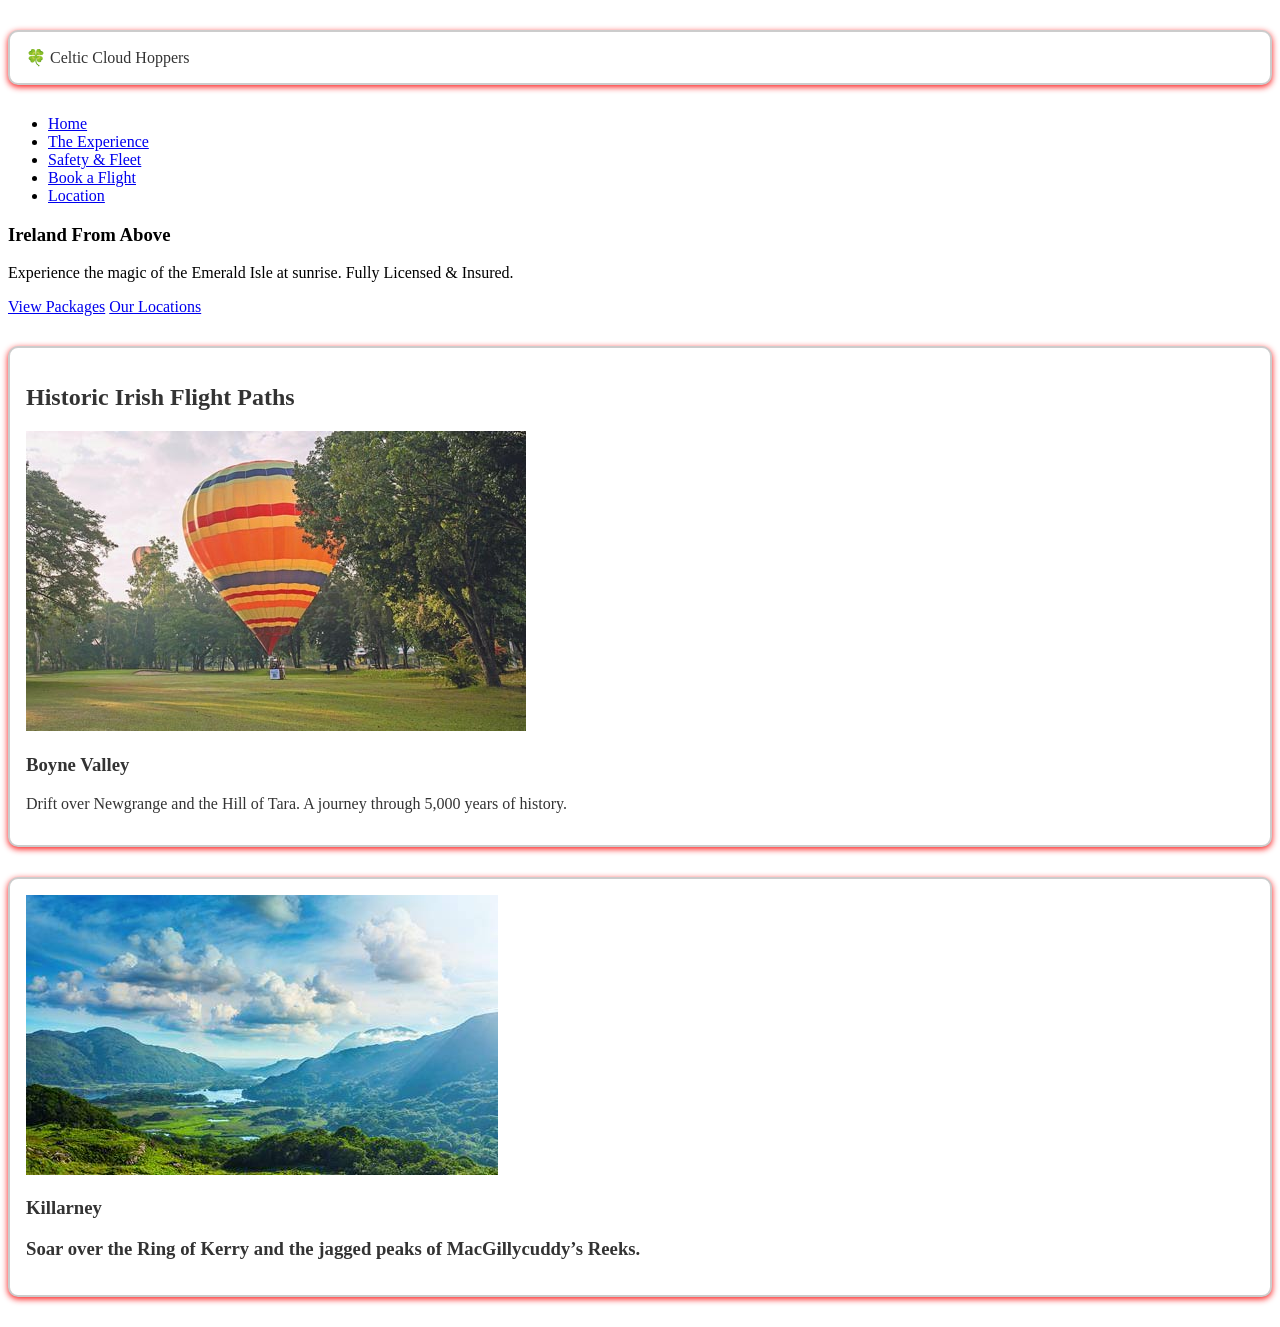
==== index.html @ 91487ef1 "HOTAIR\repo" ====
<!DOCTYPE html>
<html lang="en">
<head>
    <meta charset="UTF-8">
    <meta name="viewport" content="width=device-width, initial-scale=1.0">
    <title>Celtic Cloud Hoppers</title>
    
    <link rel="stylesheet" href ="STYLE/STYLE1.CSS">
    </head>
<body>
    <nav>
        <div class="card">🍀 Celtic Cloud Hoppers</div>
        <ul>
            <li><a href="#home">Home</a></li>
            <li><a href="#experience">The Experience</a></li>
            <li><a href="#safety">Safety & Fleet</a></li>
           <li><a href="#booking">Book a Flight</a></li>
           <li><a href="#location">Location</a></li>
        </ul>
        </div>
    <nav>
        
    <div>
            <h1>Ireland From Above</h1>
            <p>Experience the magic of the Emerald Isle at sunrise. Fully Licensed & Insured.</p>
            <div>
                <a href="#booking">View Packages</a>
                <a href="#experience">Our Locations</a>
            </div>
        
             
<section>
      <section id="experience" class="card-container">
        <div class="card">
        <h2>Historic Irish Flight Paths</h2>
            <div>
                <img src="IMIAGES/ballonflight.png" alt="Boyne Valley">
                <h3>Boyne Valley</h3>
                <p>Drift over Newgrange and the Hill of Tara. A journey through 5,000 years of history.</p>
            </div>
           </section>
           <section>
           <section id="location" class="card-container">
            <div class="card">
                <img src="IMIAGES/LAKE.PNG" alt="Killarney Lakes">
                <h3>Killarney  <p>Soar over the Ring of Kerry and the jagged peaks of MacGillycuddy’s Reeks.

        






























     


    



</body>
</html>
---- STYLE/STYLE1.CSS ----
.card{
            background-color: white;
            color:#333;
            border: 2px solid #ccc;
            /* border-width: 1px;
            border-style: solid;
            border-color: #ccc; */
            border-radius: 10px;
            padding: 16px;
            margin: 30px 0px;
            box-shadow: 0px 2px 6px rgba(252, 5, 5, 0.937);
            transition: transform 0.3s ease, box-shadow 0.3s ease; 
    } 
        
    .card:hover{
            box-shadow: 0px 4px 12px rgba(35, 186, 98, 0.9); 
            transform: scale(1.02);
            
        }

       .page-title{
        font-family : 'Arial', sans-serif;
        color: #3b0c5f;
        text-align: center;
        text-transform: uppercase;
        text-decoration: underline;
        letter-spacing: 2px;
        transition: background-color 0.3s ease, transform 0.3s ease;
        
    }
    .page-tagline{
        text-align: center;
        font-style: oblique;
        color: #9e0909;
        transform: scale(1.02);
    }
.button{
    display: inline-block; 
    background-color: #00695c;
    color: white;
    border-radius: 5px;
    text-decoration: none;
    padding: 5px 10px;
    transition: background-color 0.3s ease, transform 0.3s ease;
}
.button:hover{
    background-color: #3b1f65;
    transform: scale(1.1);
}
.Status-bar{
    <span>📍 Launching from: Napa Valley Terminal</span>
<span>🕒 Open Hours: 5:00 AM - 8:00 PM Daily</span>
}
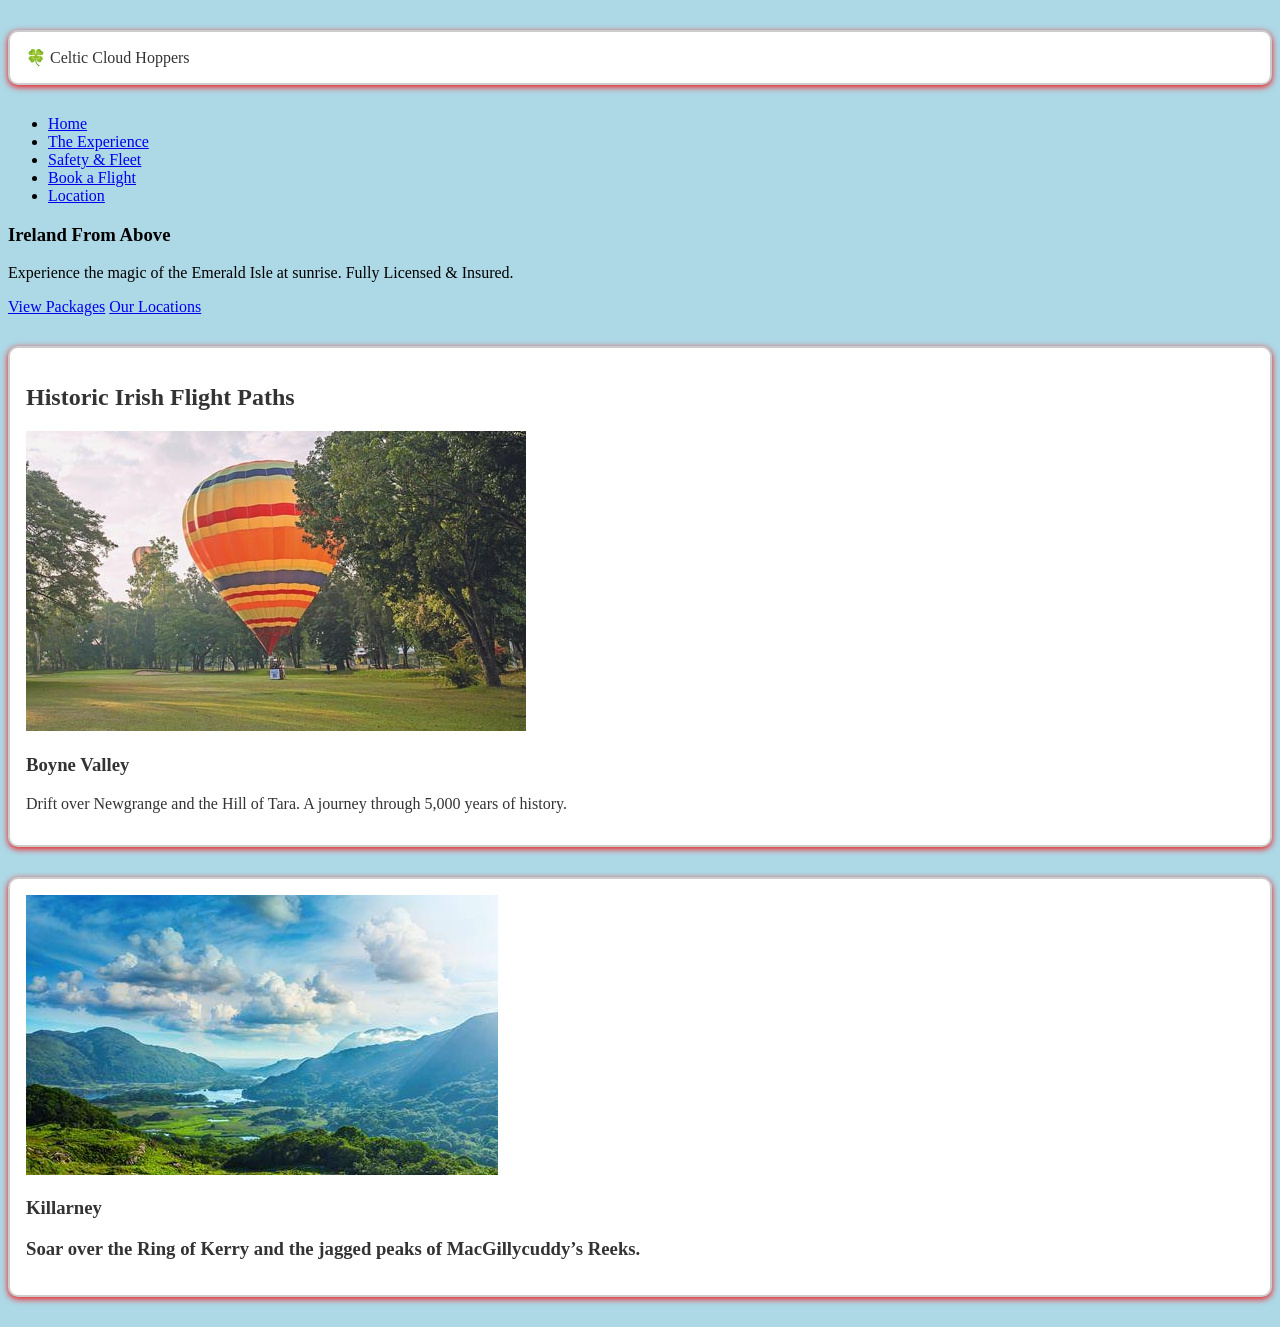
==== commit dec6d68d: "background colour" ====
--- a/index.html
+++ b/index.html
@@ -7,7 +7,7 @@
     
     <link rel="stylesheet" href ="STYLE/STYLE1.CSS">
     </head>
-<body>
+<body style="background-color:lightblue">
     <nav>
         <div class="card">🍀 Celtic Cloud Hoppers</div>
         <ul>
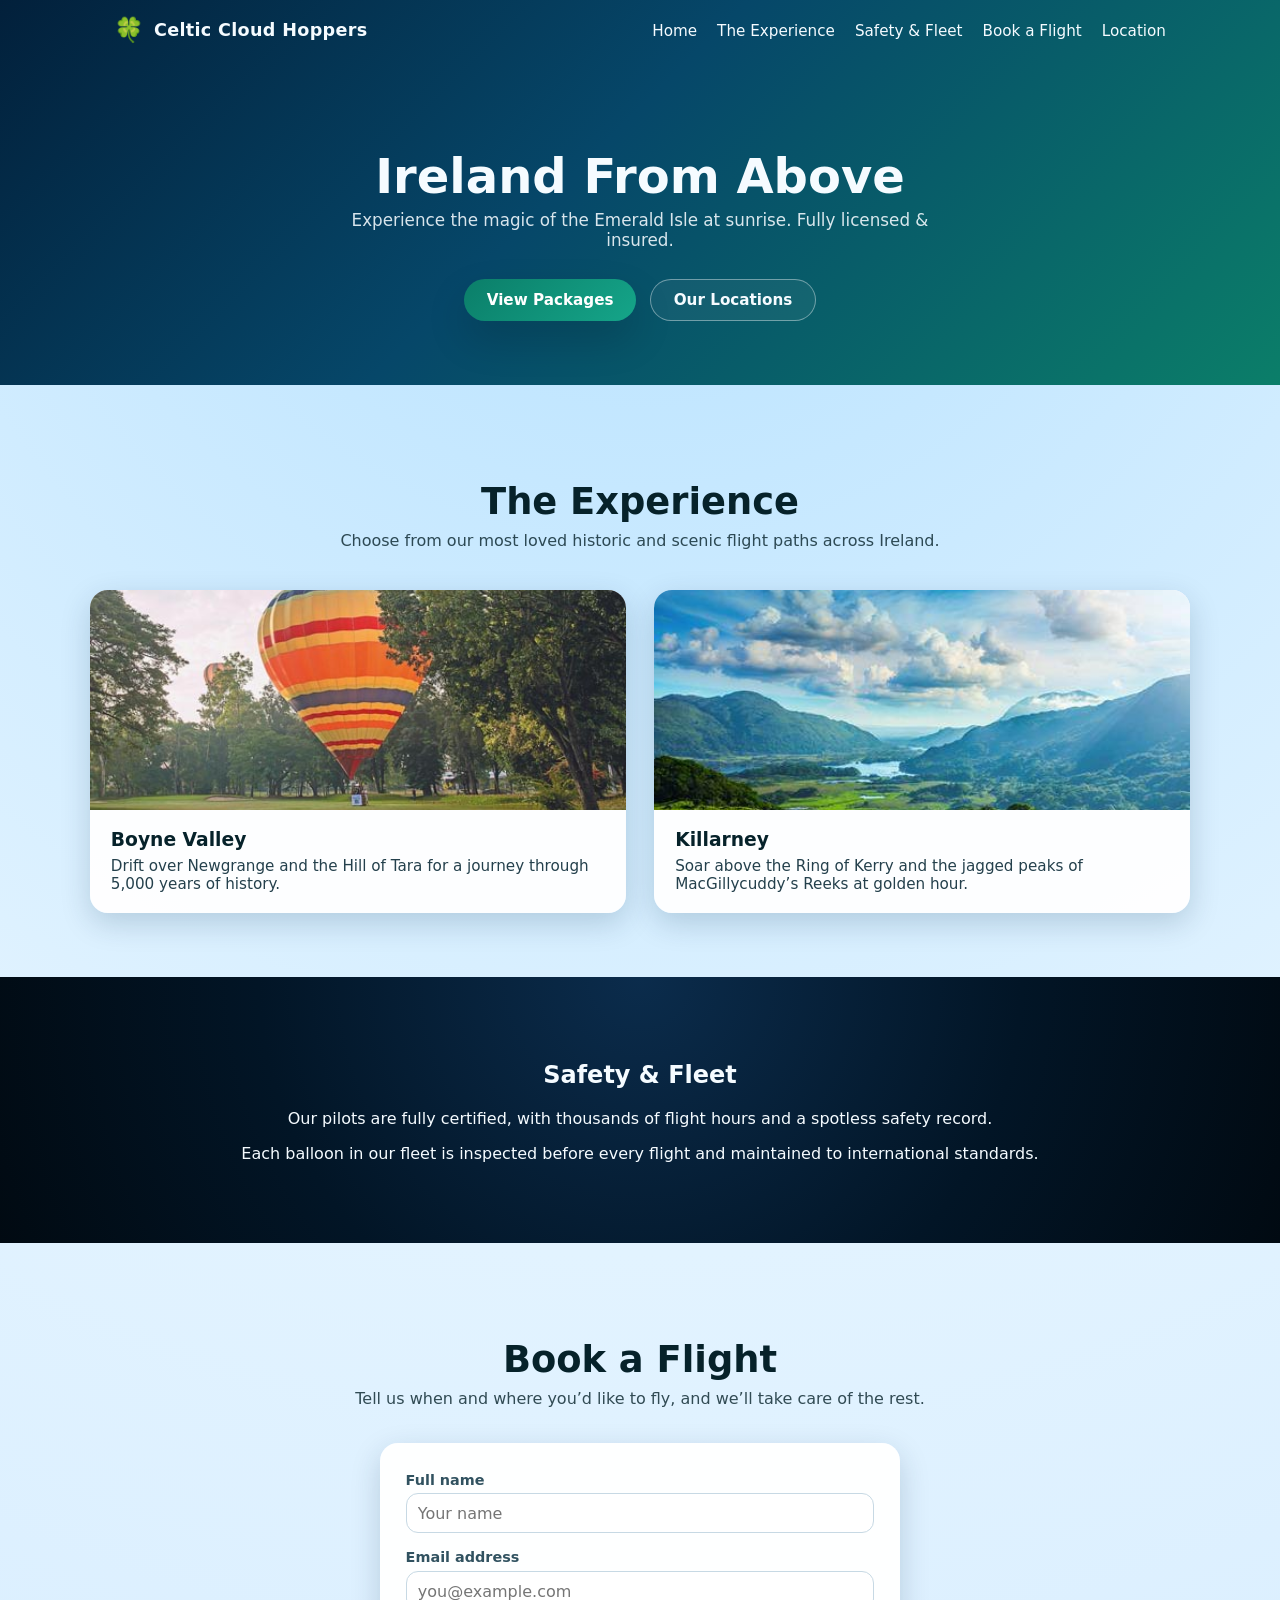
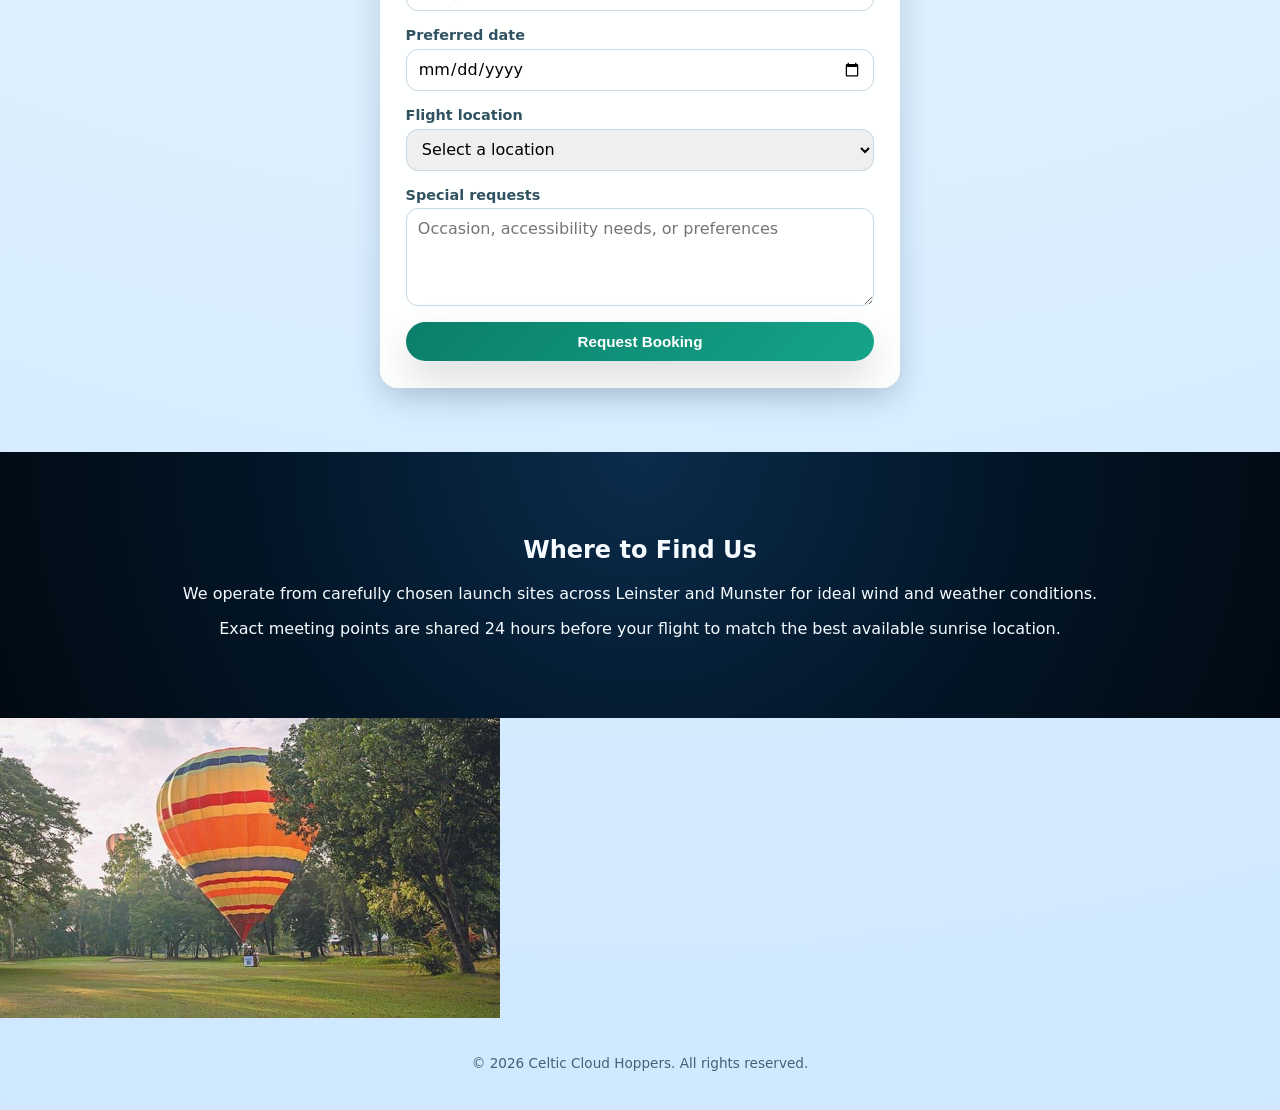
==== commit 73d395d9: "stylechanges" ====
--- a/index.html
+++ b/index.html
@@ -4,84 +4,146 @@
     <meta charset="UTF-8">
     <meta name="viewport" content="width=device-width, initial-scale=1.0">
     <title>Celtic Cloud Hoppers</title>
-    
-    <link rel="stylesheet" href ="STYLE/STYLE1.CSS">
-    </head>
-<body style="background-color:lightblue">
-    <nav>
-        <div class="card">🍀 Celtic Cloud Hoppers</div>
-        <ul>
+    <link rel="stylesheet" href="STYLE/style3.css">
+</head>
+<body>
+
+<header class="site-header" id="home">
+    <nav class="navbar">
+        <div class="brand">
+            <span class="logo">🍀</span>
+            <span class="brand-name">Celtic Cloud Hoppers</span>
+        </div>
+        <button class="nav-toggle" aria-label="Toggle navigation">
+            ☰
+        </button>
+        <ul class="nav-links">
             <li><a href="#home">Home</a></li>
             <li><a href="#experience">The Experience</a></li>
             <li><a href="#safety">Safety & Fleet</a></li>
-           <li><a href="#booking">Book a Flight</a></li>
-           <li><a href="#location">Location</a></li>
+            <li><a href="#booking">Book a Flight</a></li>
+            <li><a href="#location">Location</a></li>
         </ul>
+    </nav>
+
+    <section class="hero">
+        <div class="hero-content">
+            <h1>Ireland From Above</h1>
+            <p>Experience the magic of the Emerald Isle at sunrise. Fully licensed & insured.</p>
+            <div class="hero-actions">
+                <a class="btn primary" href="#booking">View Packages</a>
+                <a class="btn ghost" href="#experience">Our Locations</a>
+            </div>
         </div>
-    <nav>
-        
-    <div>
-            <h1>Ireland From Above</h1>
-            <p>Experience the magic of the Emerald Isle at sunrise. Fully Licensed & Insured.</p>
-            <div>
-                <a href="#booking">View Packages</a>
-                <a href="#experience">Our Locations</a>
+    </section>
+</header>
+
+<main>
+    <section id="experience" class="section section-light">
+        <div class="section-heading">
+            <h2>The Experience</h2>
+            <p>Choose from our most loved historic and scenic flight paths across Ireland.</p>
+        </div>
+
+        <div class="card-grid">
+            <article class="card">
+                <img src="IMIAGES/ballonflight.png" alt="Hot air balloon over Boyne Valley">
+            
+                <div class="card-body">
+                    <h3>Boyne Valley</h3>
+                    <p>Drift over Newgrange and the Hill of Tara for a journey through 5,000 years of history.</p>
+                </div>
+            </article>
+
+            <article class="card">
+                <img src="IMIAGES/LAKE.PNG"Balloon over the lakes of Killarney">
+                <div class="card-body">
+                    <h3>Killarney</h3>
+                    <p>Soar above the Ring of Kerry and the jagged peaks of MacGillycuddy’s Reeks at golden hour.</p>
+                </div>
+            </article>
+        </div>
+    </section>
+
+    <section id="safety" class="section section-dark">
+        <div class="section-content">
+            <h2>Safety & Fleet</h2>
+            <p>Our pilots are fully certified, with thousands of flight hours and a spotless safety record.</p>
+            <p>Each balloon in our fleet is inspected before every flight and maintained to international standards.</p>
+        </div>
+    </section>
+
+    <section id="booking" class="section section-light">
+        <div class="section-heading">
+            <h2>Book a Flight</h2>
+            <p>Tell us when and where you’d like to fly, and we’ll take care of the rest.</p>
+        </div>
+
+        <form class="booking-form">
+            <div class="form-row">
+                <label for="name">Full name</label>
+                <input type="text" id="name" name="name" placeholder="Your name" required>
             </div>
-        
-             
-<section>
-      <section id="experience" class="card-container">
-        <div class="card">
-        <h2>Historic Irish Flight Paths</h2>
-            <div>
-                <img src="IMIAGES/ballonflight.png" alt="Boyne Valley">
-                <h3>Boyne Valley</h3>
-                <p>Drift over Newgrange and the Hill of Tara. A journey through 5,000 years of history.</p>
+
+            <div class="form-row">
+                <label for="email">Email address</label>
+                <input type="email" id="email" name="email" placeholder="you@example.com" required>
             </div>
-           </section>
-           <section>
-           <section id="location" class="card-container">
-            <div class="card">
-                <img src="IMIAGES/LAKE.PNG" alt="Killarney Lakes">
-                <h3>Killarney  <p>Soar over the Ring of Kerry and the jagged peaks of MacGillycuddy’s Reeks.
 
-        
+            <div class="form-row">
+                <label for="date">Preferred date</label>
+                <input type="date" id="date" name="date" required>
+            </div>
+
+            <div class="form-row">
+                <label for="location-select">Flight location</label>
+                <select id="location-select" name="location">
+                    <option value="">Select a location</option>
+                    <option value="boyne">Boyne Valley</option>
+                    <option value="killarney">Killarney</option>
+                </select>
+            </div>
+
+            <div class="form-row">
+                <label for="notes">Special requests</label>
+                <textarea id="notes" name="notes" rows="4" placeholder="Occasion, accessibility needs, or preferences"></textarea>
+            </div>
+
+            <button type="submit" class="btn primary full-width">Request Booking</button>
+        </form>
+    </section>
+
+    <section id="location" class="section section-dark">
+        <div class="section-content">
+            <h2>Where to Find Us</h2>
+            <p>We operate from carefully chosen launch sites across Leinster and Munster for ideal wind and weather conditions.</p>
+            <p>Exact meeting points are shared 24 hours before your flight to match the best available sunrise location.</p>
+        </div>
+    </section>
+</main>
+<img src="IMIAGES/ballonflight.png" alt="">
+<footer class="site-footer">
+    <p>© 2026 Celtic Cloud Hoppers. All rights reserved.</p>
+</footer>
+
+<script>
+    const toggle = document.querySelector('.nav-toggle');
+    const navLinks = document.querySelector('.nav-links');
+
+    toggle.addEventListener('click', () => {
+        navLinks.classList.toggle('nav-open');
+    });
+</script>
+
+</body>
+</html>
 
 
 
 
 
 
-
-
-
-
-
-
-
-
-
-
-
-
-
-
-
-
-
-
-
-
-
-
-
-
-     
-
-
     
-
-
 
 </body>
 </html>
--- a/STYLE/style3.css
+++ b/STYLE/style3.css
@@ -0,0 +1,337 @@
+/* Base */
+
+*,
+*::before,
+*::after {
+    box-sizing: border-box;
+}
+
+:root {
+    --color-bg: #e2f3ff;
+    --color-bg-dark: #02203b;
+    --color-primary: #0b7e69;
+    --color-primary-soft: #15a589;
+    --color-accent: #fcbf49;
+    --color-text: #06222a;
+    --color-text-light: #f5fbff;
+    --radius-lg: 18px;
+    --radius-md: 12px;
+    --shadow-soft: 0 18px 40px rgba(0, 0, 0, 0.15);
+    --shadow-card: 0 10px 30px rgba(2, 44, 74, 0.18);
+    --max-width: 1100px;
+}
+
+html {
+    scroll-behavior: smooth;
+}
+
+body {
+    margin: 0;
+    font-family: system-ui, -apple-system, BlinkMacSystemFont, "Segoe UI", sans-serif;
+    background: radial-gradient(circle at top, #b4e1ff 0, #e2f3ff 45%, #cfe8ff 100%);
+    color: var(--color-text);
+}
+
+/* Layout helpers */
+
+.section {
+    padding: 4rem 1.5rem;
+}
+
+.section-light {
+    background: transparent;
+}
+
+.section-dark {
+    background: radial-gradient(circle at top, #0b2c4c 0, #021526 55%, #010a12 100%);
+    color: var(--color-text-light);
+}
+
+.section-heading,
+.section-content {
+    max-width: var(--max-width);
+    margin: 0 auto;
+    text-align: center;
+}
+
+.section-heading h2 {
+    margin-bottom: 0.5rem;
+    font-size: clamp(1.9rem, 3vw, 2.3rem);
+}
+
+.section-heading p {
+    margin-top: 0;
+    opacity: 0.8;
+}
+
+/* Navbar */
+
+.site-header {
+    position: relative;
+    color: var(--color-text-light);
+    overflow: hidden;
+    background: linear-gradient(135deg, #02203b 0%, #064769 45%, #0b7e69 100%);
+}
+
+.navbar {
+    max-width: var(--max-width);
+    margin: 0 auto;
+    padding: 1rem 1.5rem 0.5rem;
+    display: flex;
+    align-items: center;
+    justify-content: space-between;
+    gap: 1.5rem;
+}
+
+.brand {
+    display: flex;
+    align-items: center;
+    gap: 0.6rem;
+    font-weight: 700;
+    letter-spacing: 0.02em;
+}
+
+.logo {
+    font-size: 1.5rem;
+}
+
+.brand-name {
+    font-size: 1.1rem;
+}
+
+.nav-links {
+    list-style: none;
+    display: flex;
+    gap: 1.25rem;
+    margin: 0;
+    padding: 0;
+}
+
+.nav-links a {
+    text-decoration: none;
+    color: var(--color-text-light);
+    font-size: 0.95rem;
+    padding-bottom: 0.15rem;
+    border-bottom: 2px solid transparent;
+    transition: border-color 0.2s ease, color 0.2s ease;
+}
+
+.nav-links a:hover {
+    border-color: var(--color-accent);
+    color: var(--color-accent);
+}
+
+.nav-toggle {
+    display: none;
+    background: none;
+    border: 1px solid rgba(255, 255, 255, 0.5);
+    color: var(--color-text-light);
+    padding: 0.3rem 0.55rem;
+    border-radius: 999px;
+    font-size: 1.1rem;
+}
+
+/* Hero */
+
+.hero {
+    max-width: var(--max-width);
+    margin: 0 auto;
+    padding: 3.5rem 1.5rem 4rem;
+    display: grid;
+    place-items: center;
+}
+
+.hero-content {
+    text-align: center;
+    max-width: 600px;
+    color: var(--color-text-light);
+}
+
+.hero h1 {
+    font-size: clamp(2.4rem, 4vw, 3rem);
+    margin-bottom: 0.4rem;
+}
+
+.hero p {
+    margin-top: 0;
+    margin-bottom: 1.8rem;
+    font-size: 1.05rem;
+    opacity: 0.88;
+}
+
+.hero-actions {
+    display: flex;
+    justify-content: center;
+    gap: 0.9rem;
+    flex-wrap: wrap;
+}
+
+/* Buttons */
+
+.btn {
+    display: inline-flex;
+    align-items: center;
+    justify-content: center;
+    padding: 0.7rem 1.4rem;
+    border-radius: 999px;
+    font-weight: 600;
+    font-size: 0.95rem;
+    text-decoration: none;
+    cursor: pointer;
+    border: none;
+    transition: transform 0.12s ease, box-shadow 0.12s ease, background 0.2s ease;
+}
+
+.btn.primary {
+    background: linear-gradient(135deg, var(--color-primary) 0%, var(--color-primary-soft) 100%);
+    color: white;
+    box-shadow: var(--shadow-soft);
+}
+
+.btn.primary:hover {
+    transform: translateY(-1px);
+    box-shadow: 0 22px 45px rgba(0, 0, 0, 0.18);
+}
+
+.btn.ghost {
+    background: rgba(255, 255, 255, 0.05);
+    color: var(--color-text-light);
+    border: 1px solid rgba(255, 255, 255, 0.4);
+}
+
+.btn.ghost:hover {
+    background: rgba(255, 255, 255, 0.12);
+}
+
+.btn.full-width {
+    width: 100%;
+}
+
+/* Cards */
+
+.card-grid {
+    max-width: var(--max-width);
+    margin: 2.5rem auto 0;
+    display: grid;
+    grid-template-columns: repeat(auto-fit, minmax(260px, 1fr));
+    gap: 1.8rem;
+}
+
+.card {
+    background: rgba(255, 255, 255, 0.96);
+    border-radius: var(--radius-lg);
+    box-shadow: var(--shadow-card);
+    overflow: hidden;
+    transform: translateY(0);
+    transition: transform 0.15s ease, box-shadow 0.15s ease;
+}
+
+.card:hover {
+    transform: translateY(-6px);
+    box-shadow: 0 20px 50px rgba(1, 40, 70, 0.25);
+}
+
+.card img {
+    width: 100%;
+    display: block;
+    height: 220px;
+    object-fit: cover;
+}
+
+.card-body {
+    padding: 1.2rem 1.3rem 1.3rem;
+}
+
+.card-body h3 {
+    margin-top: 0;
+    margin-bottom: 0.4rem;
+}
+
+.card-body p {
+    margin: 0;
+    font-size: 0.95rem;
+    color: #24404c;
+}
+
+/* Booking form */
+
+.booking-form {
+    max-width: 520px;
+    margin: 2.2rem auto 0;
+    background: rgba(255, 255, 255, 0.98);
+    border-radius: var(--radius-lg);
+    box-shadow: var(--shadow-card);
+    padding: 1.8rem 1.6rem 1.7rem;
+}
+
+.form-row {
+    display: flex;
+    flex-direction: column;
+    gap: 0.35rem;
+    margin-bottom: 1rem;
+}
+
+.form-row label {
+    font-size: 0.9rem;
+    font-weight: 600;
+    color: #315260;
+}
+
+.booking-form input,
+.booking-form select,
+.booking-form textarea {
+    border-radius: var(--radius-md);
+    border: 1px solid #c7d9e4;
+    padding: 0.6rem 0.7rem;
+    font: inherit;
+    outline: none;
+    transition: border-color 0.15s ease, box-shadow 0.15s ease;
+}
+
+.booking-form input:focus,
+.booking-form select:focus,
+.booking-form textarea:focus {
+    border-color: var(--color-primary);
+    box-shadow: 0 0 0 3px rgba(11, 126, 105, 0.2);
+}
+
+/* Footer */
+
+.site-footer {
+    text-align: center;
+    padding: 1.2rem 1rem 1.6rem;
+    font-size: 0.85rem;
+    color: #456070;
+}
+
+/* Responsive nav */
+
+@media (max-width: 768px) {
+    .nav-toggle {
+        display: inline-flex;
+    }
+
+    .nav-links {
+        position: absolute;
+        right: 1.5rem;
+        top: 3.5rem;
+        flex-direction: column;
+        align-items: flex-start;
+        gap: 0.6rem;
+        background: rgba(2, 32, 59, 0.98);
+        padding: 0.9rem 1.1rem;
+        border-radius: var(--radius-md);
+        box-shadow: 0 15px 35px rgba(0, 0, 0, 0.35);
+        transform: scale(0.95);
+        transform-origin: top right;
+        opacity: 0;
+        pointer-events: none;
+        transition: opacity 0.14s ease, transform 0.14s ease;
+    }
+
+    .nav-links.nav-open {
+        opacity: 1;
+        pointer-events: auto;
+        transform: scale(1);
+    }
+}
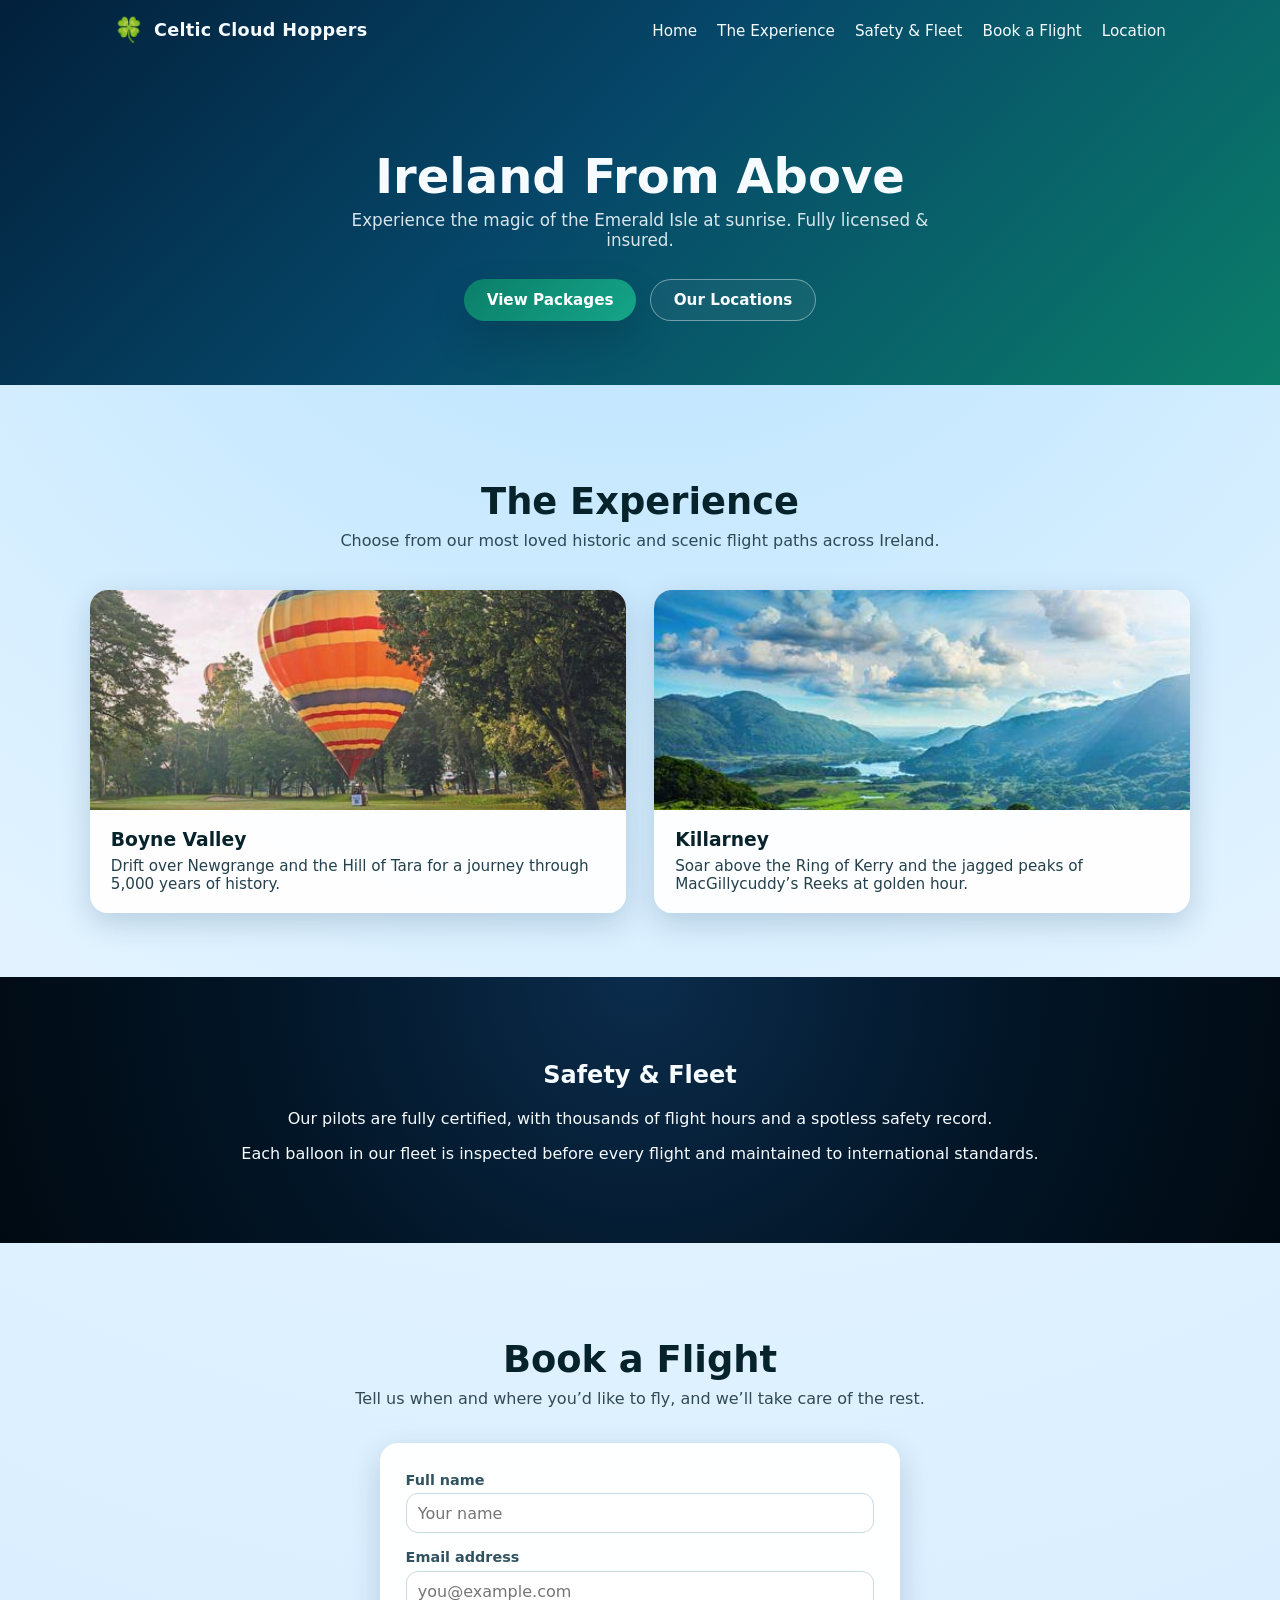
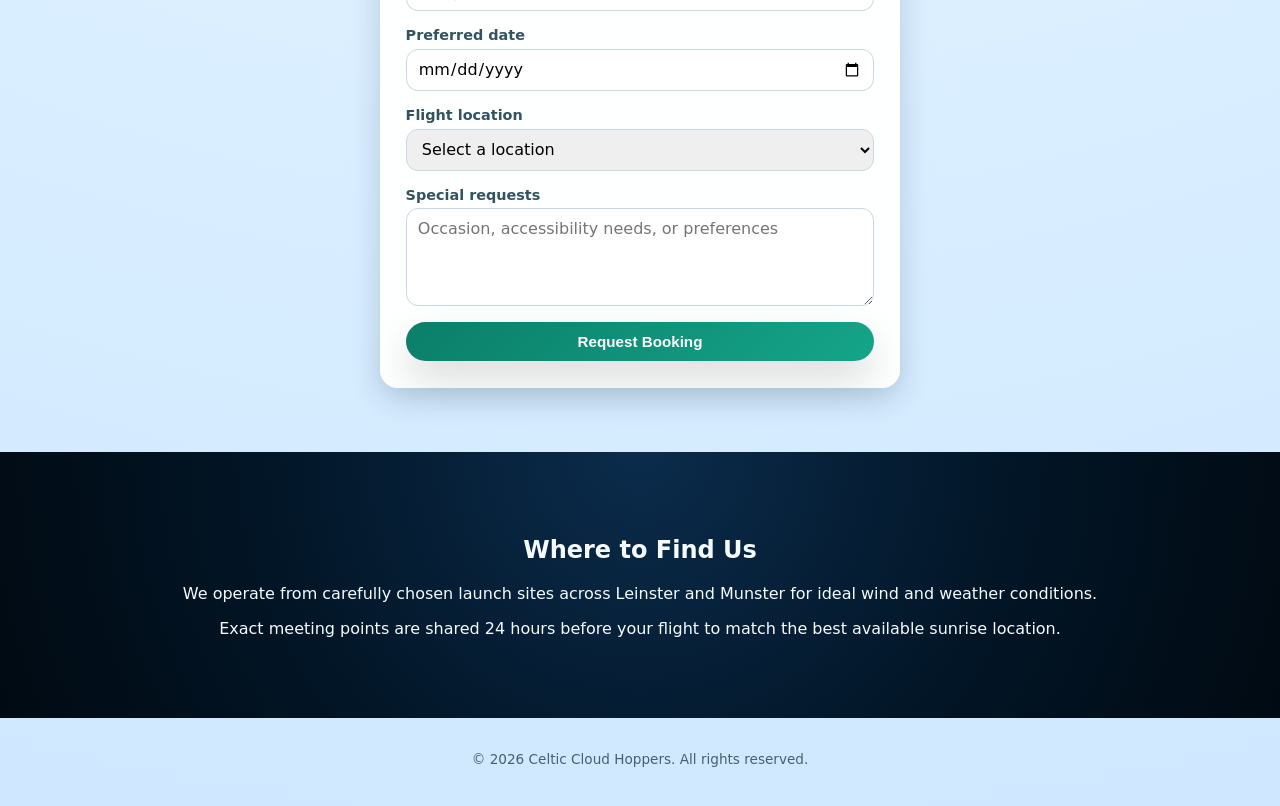
==== commit 3a90cb02: "line romve" ====
--- a/index.html
+++ b/index.html
@@ -121,7 +121,6 @@
         </div>
     </section>
 </main>
-<img src="IMIAGES/ballonflight.png" alt="">
 <footer class="site-footer">
     <p>© 2026 Celtic Cloud Hoppers. All rights reserved.</p>
 </footer>
